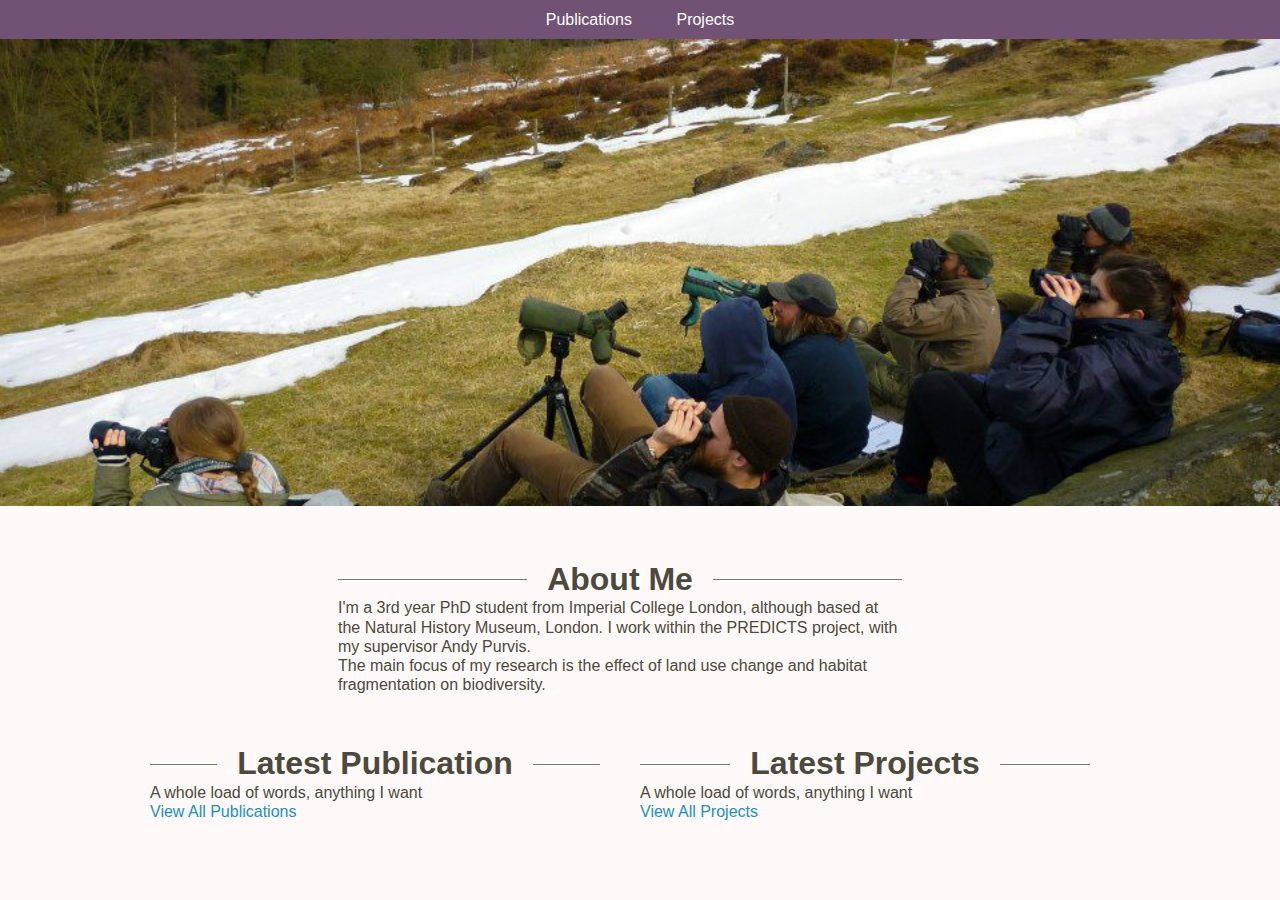
==== index.html @ 58715523 "Changing format" ====
<!doctype html>
<html lang="en-GB">
<head>
    <meta charset="utf-8">
    <title>Helen Phillips</title>
    <meta name="viewport" content="width=device-width,initial-scale=1">
    
    <!-- CSS -->
    <link href="css/reset.css" rel="stylesheet" type="text/css" media="screen" />
    <link href="css/grid.css" rel="stylesheet" type="text/css" media="screen" />
    <link href="css/styles.css" rel="stylesheet" type="text/css" media="screen" />
</head>
<body>    
    <div class="grid grid--full">
        <div class="grid__item">
            <nav class="nav nav--main">
                <ul>
                    <li><a href="https://scholar.google.co.uk/citations?user=-TL1SHgAAAAJ&hl=en">Publications</a></li>
                    <li><a href="https://github.com/helenphillips">Projects</a></li>
                </ul>
            </nav>
        </div>
    </div> 
    
    <div class="grid grid--full">
        <div class="grid__item">
            <div class="banner">
                <img src="images/banner.jpg" alt="" />
            </div>
        </div>
    </div>

    <div class="content">
        <div class="grid">
            <div class="grid__item"> 
                <div class="item-box item-box--small"> 
                    <h1 class="item-box__heading"><span>About Me</span></h1>

                    <p>I'm a 3rd year PhD student from Imperial College London, although based at 
                        the Natural History Museum, London. I work within the PREDICTS project, with my supervisor Andy Purvis.</p>

                     <p>The main focus of my research is the effect of land use change and habitat 
                        fragmentation on biodiversity.</p>

                    <!-- <a href="">View More About Me</a> -->
                </div>
            </div>

            <div class="grid__item grid__item--one-half"> 
                <div class="item-box"> 
                    <h1 class="item-box__heading"><span>Latest Publication</span></h1>

                    <p>A whole load of words, anything I want</p>

                    <a href="">View All Publications</a>
                </div>
            </div>

            <div class="grid__item grid__item--one-half"> 
                <div class="item-box"> 
                    <h1 class="item-box__heading"><span>Latest Projects</span></h1>

                    <p>A whole load of words, anything I want</p>

                    <a href="">View All Projects</a>
                </div>
            </div>
        </div>
    </div>
</body>
</html>
---- css/grid.css ----
.grid {
    width: 100%;
    margin-left: -40px;

    position: relative;
}

.grid__item {
    width: 100%;
    min-height: 1px;
    padding-left: 40px;
    float: left;
}

.grid__item--one-half {
    width: 50%;
}

.grid:after {
    height: 0;
    display: block;
    content: "";
    visibility: hidden;
    clear: both;
}

.grid--full {
    margin-left: 0;
}

.grid--full .grid__item {
    padding-left: 0;
}
---- css/styles.css ----
/*----------------------------------------------------------------------------------------------------------------*\
    COLOURS - I like to add the colours here to refer back to, to keep them consistent throughout the site
    
    PURPLE:
    #715274
    
    OFF-WHITE:
    #FFF9F9
    
    DARK-BROWN:
    #4C493D

    LIGHT-BROWN:
    #817A68

    GREEN:
    #8CBCAF
    
\*----------------------------------------------------------------------------------------------------------------*/
/*----------------------------------------------------------------------------------------------------------------*\
    DEFAULT TEXT
\*----------------------------------------------------------------------------------------------------------------*/
body {  
    color: #4C493D;
    font-family: Arial, sans-serif;
    font-size: 1em;
    line-height: 1.2em;

    background-color: #FFF9F9;
}

h1, h2, h3, h4, h5, h6,
.h1, .h2, .h3, .h4, .h5, .h6 {
    color: #4C493D;
    font-family: Arial, sans-serif;
    font-weight: bold;
    line-height: 1.2em;
}

h1, .h1 {
    font-size: 2em;
}

h2, .h2 {
    font-size: 1.5em;
}

h3, .h3 {
    font-size: 1.25em;
}

h4, .h4 {
    font-size: 1.125em;
}

h5, .h5,
h6, .h6 {
    font-size: 1em;
}

a {
    color: #2290BF;
    text-decoration: none;
    
    -webkit-transition: all 0.2s ease-in;  
    -moz-transition: all 0.2s ease-in;  
    -ms-transition: all 0.2s ease-in;  
    -o-transition: all 0.2s ease-in;  
    transition: all 0.2s ease-in; 
}

a:hover {
    color: #49B1DE;
}





/*----------------------------------------------------------------------------------------------------------------*\
    BUTTONS
\*----------------------------------------------------------------------------------------------------------------*/
.button {
    padding: 5px 10px;
    border: 1px solid #077BA8;
    display: inline-block;

    background: #2290BF;

    font-size: 1em;
    line-height: 1em;
    color: #fff;

    -webkit-transition: all 0.2s ease-in;  
    -moz-transition: all 0.2s ease-in;  
    -ms-transition: all 0.2s ease-in;  
    -o-transition: all 0.2s ease-in;  
    transition: all 0.2s ease-in;
}

.button:hover {
    background: #49B1DE;
    
    color: #fff;
}





/*----------------------------------------------------------------------------------------------------------------*\
    PAGE CONTAINERS
\*----------------------------------------------------------------------------------------------------------------*/
.content {
    max-width: 980px;
    margin: 0 auto;
}





/*----------------------------------------------------------------------------------------------------------------*\
    BANNERS
\*----------------------------------------------------------------------------------------------------------------*/
.banner {
    margin-bottom: 50px;
}






/*----------------------------------------------------------------------------------------------------------------*\
    NAV
\*----------------------------------------------------------------------------------------------------------------*/
.nav {
	background-color: #715274;
}

.nav ul {
    list-style: none;
    
    text-align: center;
}

.nav li {
    display: inline-block;
}

.nav a {
    padding: 10px 20px;
    display: block;

    color: white;
    text-decoration: none;
}

.nav a:hover {
    background-color: #815E85;
}




/*----------------------------------------------------------------------------------------------------------------*\
    ITEM BOX
\*----------------------------------------------------------------------------------------------------------------*/
.item-box {
    margin-bottom: 50px;
}

.item-box--small {
    max-width: 60%;
    margin-left: auto;
    margin-right: auto;
}

.item-box__heading {
    text-align: center;

    position: relative;
}

.item-box__heading span {
    padding: 0 20px;
    display: inline-block;

    background-color: #FFF9F9;

    position: relative;
    z-index: 1;
}

.item-box__heading:after {
    content: "";

    width: 100%;
    border-top: 1px solid #817A68;

    position: absolute;
    top: 50%;
    left: 0;
}
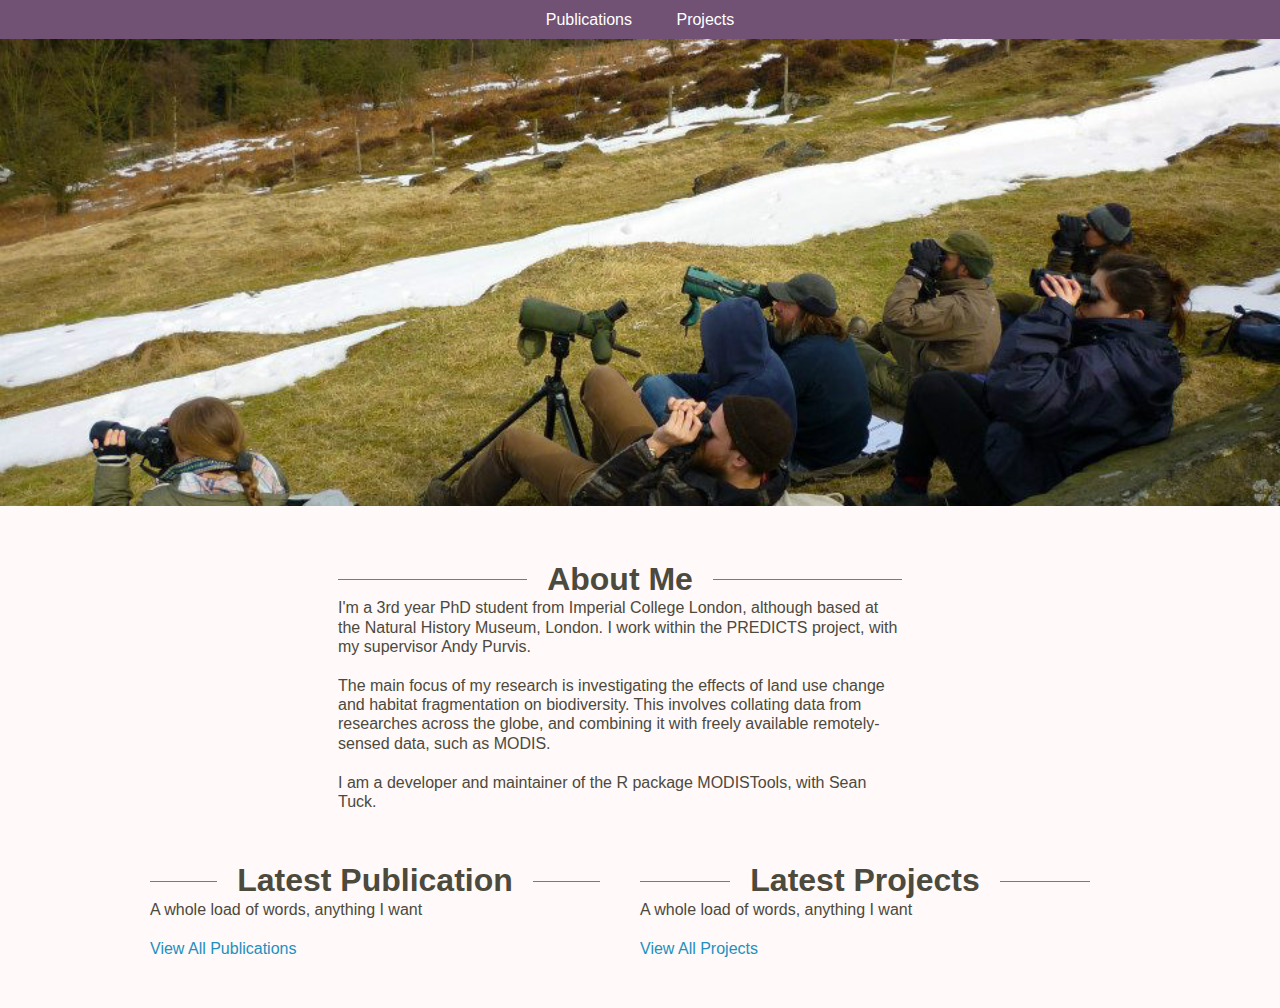
==== commit 60c6fa5a: "More about me" ====
--- a/index.html
+++ b/index.html
@@ -39,8 +39,10 @@
                     <p>I'm a 3rd year PhD student from Imperial College London, although based at 
                         the Natural History Museum, London. I work within the PREDICTS project, with my supervisor Andy Purvis.</p>
 
-                     <p>The main focus of my research is the effect of land use change and habitat 
-                        fragmentation on biodiversity.</p>
+                    <p>The main focus of my research is investigating the effects of land use change and habitat 
+                        fragmentation on biodiversity. This involves collating data from researches across the globe, and combining it with freely available remotely-sensed data, such as MODIS.</p>
+
+                    <p> I am a developer and maintainer of the R package MODISTools, with Sean Tuck.</p>
 
                     <!-- <a href="">View More About Me</a> -->
                 </div>
--- a/css/styles.css
+++ b/css/styles.css
@@ -58,6 +58,10 @@
     font-size: 1em;
 }
 
+p{
+    margin-bottom: 20px;
+}
+
 a {
     color: #2290BF;
     text-decoration: none;
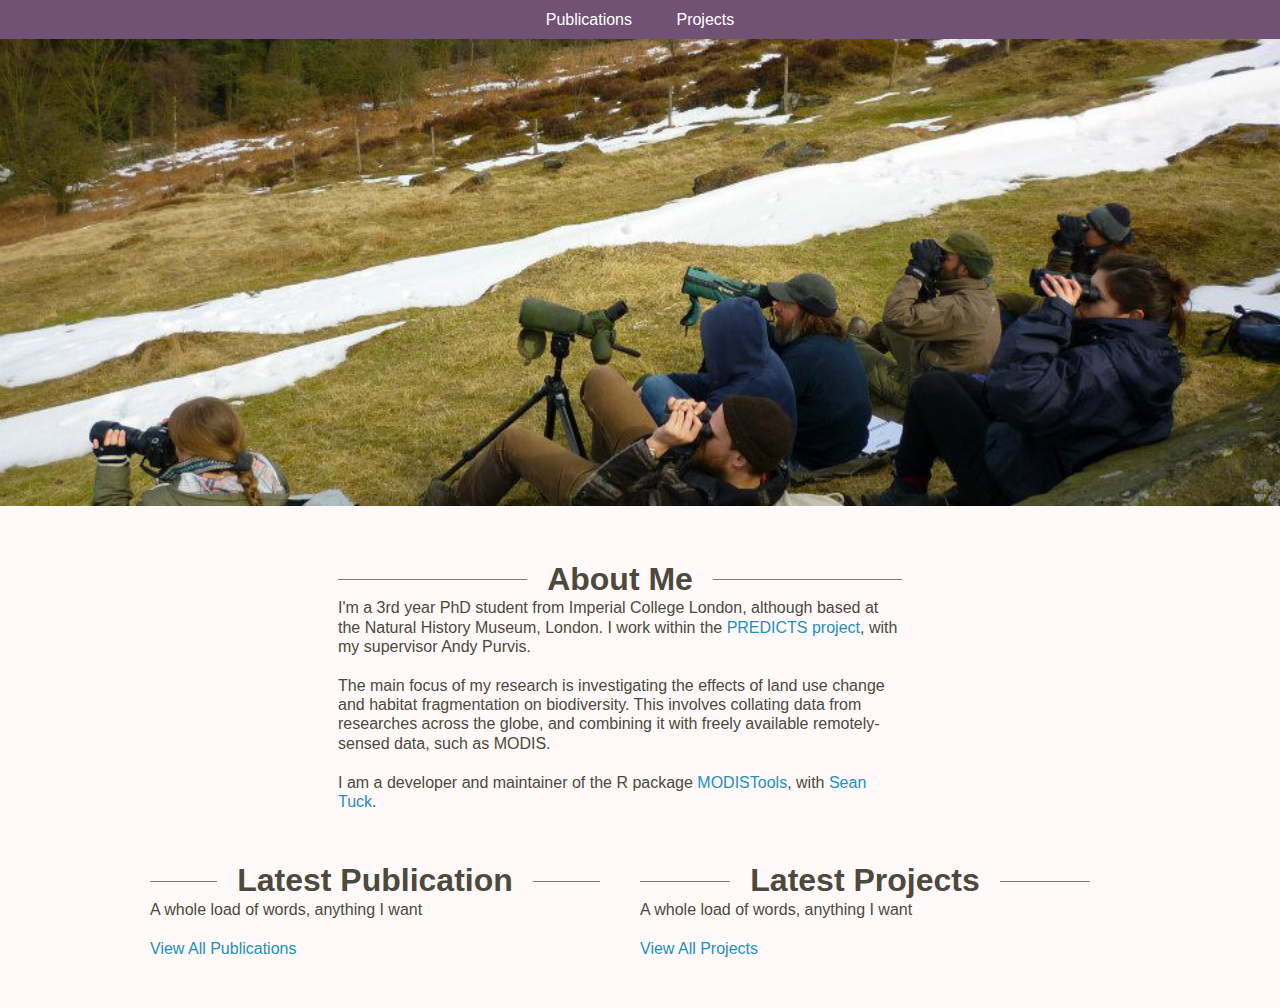
==== commit d4ad7da7: "More details" ====
--- a/index.html
+++ b/index.html
@@ -37,12 +37,12 @@
                     <h1 class="item-box__heading"><span>About Me</span></h1>
 
                     <p>I'm a 3rd year PhD student from Imperial College London, although based at 
-                        the Natural History Museum, London. I work within the PREDICTS project, with my supervisor Andy Purvis.</p>
+                        the Natural History Museum, London. I work within the <a href="http://predicts.org.uk">PREDICTS project</a>, with my supervisor Andy Purvis.</p>
 
                     <p>The main focus of my research is investigating the effects of land use change and habitat 
                         fragmentation on biodiversity. This involves collating data from researches across the globe, and combining it with freely available remotely-sensed data, such as MODIS.</p>
 
-                    <p> I am a developer and maintainer of the R package MODISTools, with Sean Tuck.</p>
+                    <p> I am a developer and maintainer of the R package <a href="https://cran.r-project.org/package=MODISTools"> MODISTools</a>, with <a href ="http://introspectivesloth.com/">Sean Tuck</a>.</p>
 
                     <!-- <a href="">View More About Me</a> -->
                 </div>
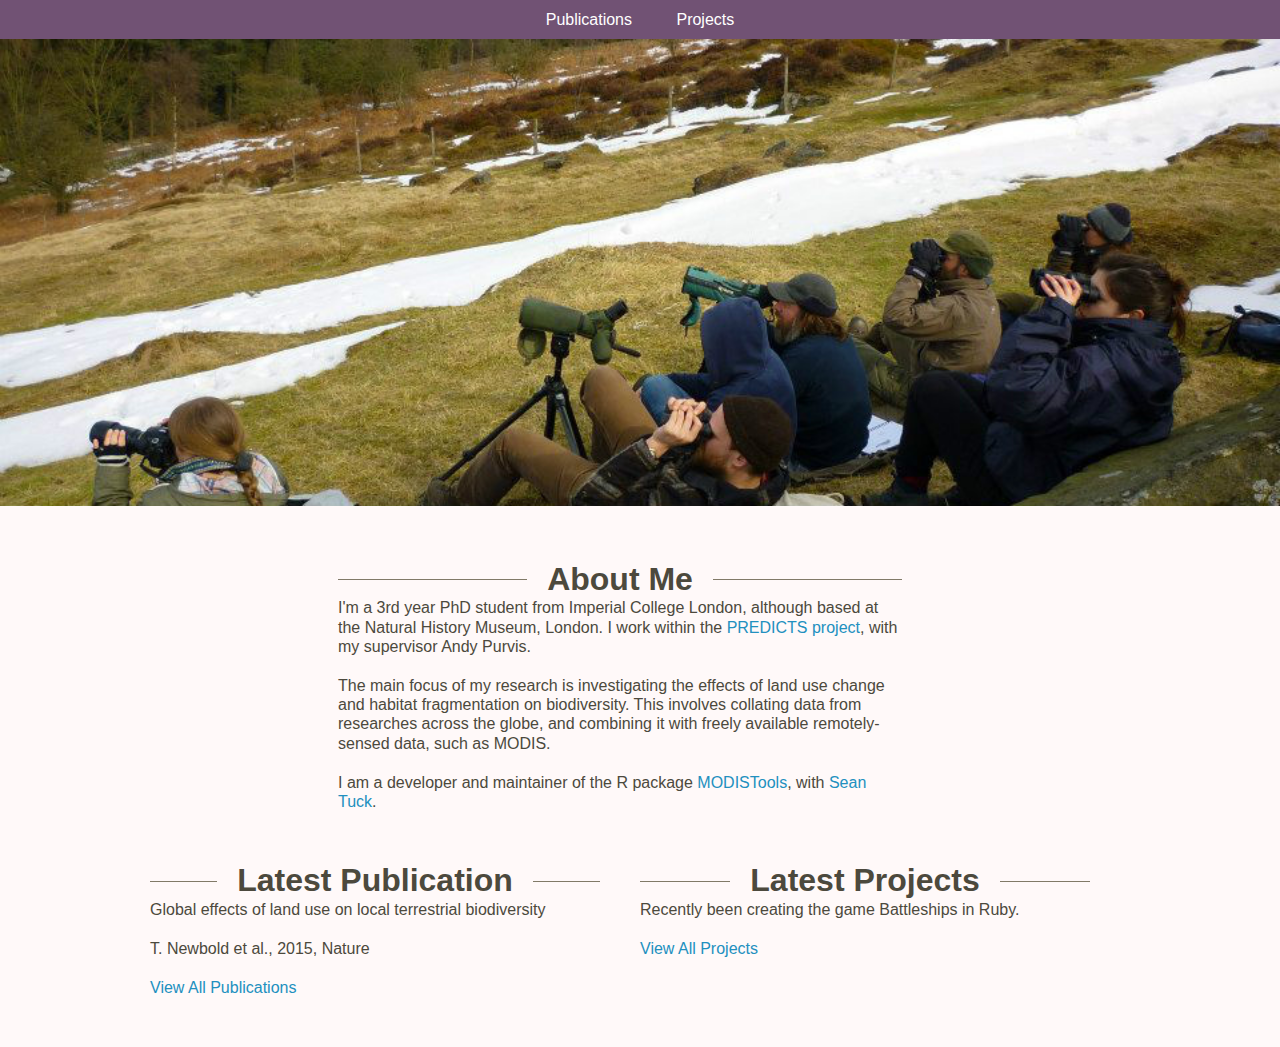
==== commit ff1e9bb7: "Adding other sections and links" ====
--- a/index.html
+++ b/index.html
@@ -52,9 +52,10 @@
                 <div class="item-box"> 
                     <h1 class="item-box__heading"><span>Latest Publication</span></h1>
 
-                    <p>A whole load of words, anything I want</p>
+                    <p>Global effects of land use on local terrestrial biodiversity</p>
+                    <p>T. Newbold et al., 2015, Nature</p>
 
-                    <a href="">View All Publications</a>
+                    <a href="https://scholar.google.co.uk/citations?user=-TL1SHgAAAAJ&hl=en">View All Publications</a>
                 </div>
             </div>
 
@@ -62,9 +63,9 @@
                 <div class="item-box"> 
                     <h1 class="item-box__heading"><span>Latest Projects</span></h1>
 
-                    <p>A whole load of words, anything I want</p>
+                    <p>Recently been creating the game Battleships in Ruby.</p>
 
-                    <a href="">View All Projects</a>
+                    <a href="https://github.com/helenphillips">View All Projects</a>
                 </div>
             </div>
         </div>
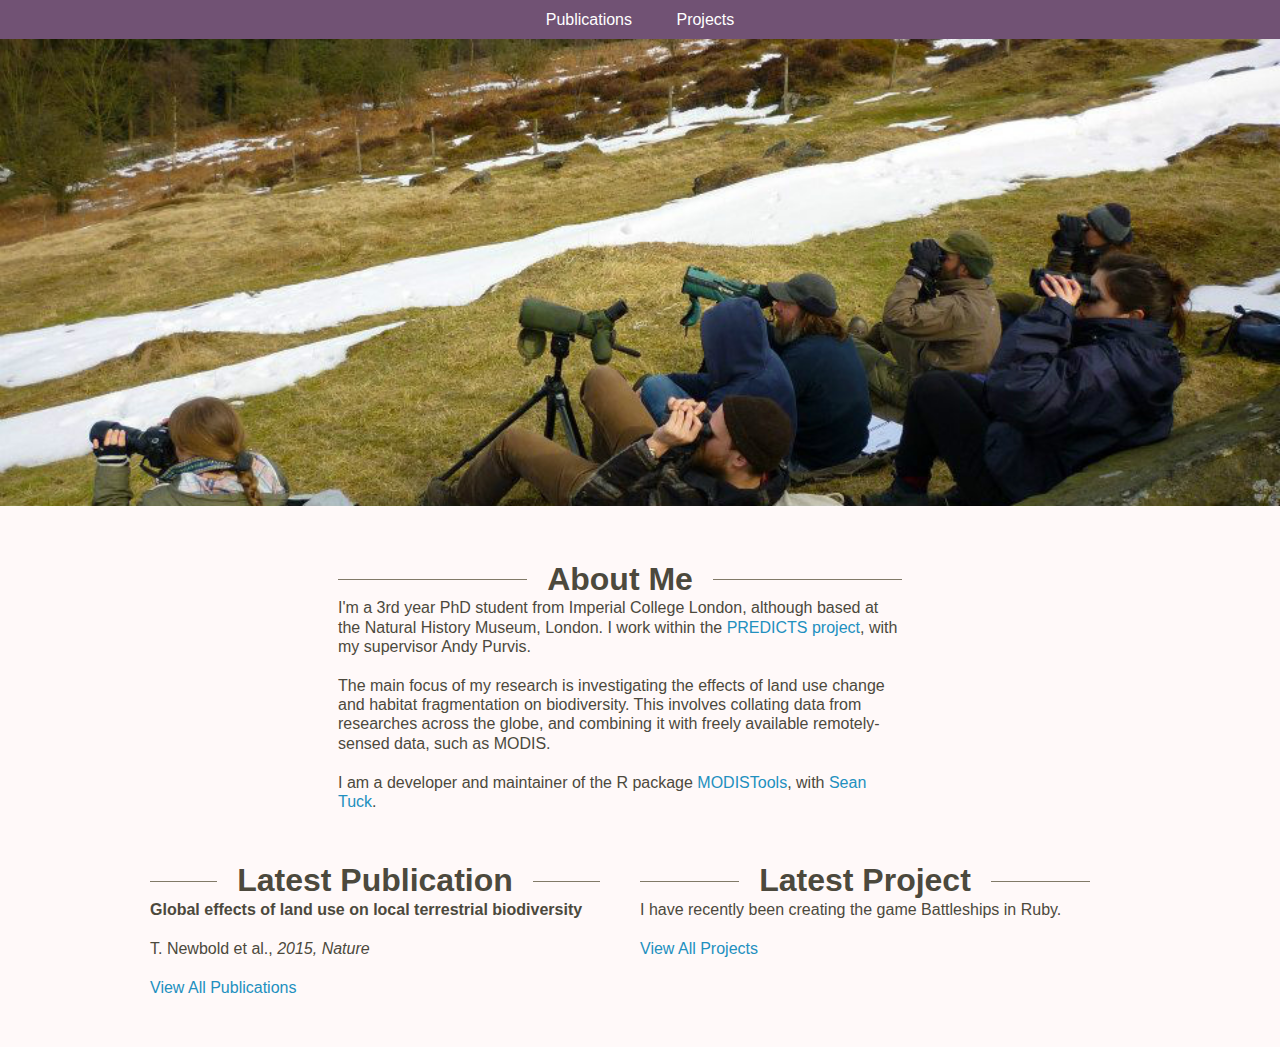
==== commit 7e8ad69a: "More changes to format" ====
--- a/index.html
+++ b/index.html
@@ -52,8 +52,8 @@
                 <div class="item-box"> 
                     <h1 class="item-box__heading"><span>Latest Publication</span></h1>
 
-                    <p>Global effects of land use on local terrestrial biodiversity</p>
-                    <p>T. Newbold et al., 2015, Nature</p>
+                    <p><b>Global effects of land use on local terrestrial biodiversity</b></p>
+                    <p>T. Newbold et al., <em>2015, Nature</em></p>
 
                     <a href="https://scholar.google.co.uk/citations?user=-TL1SHgAAAAJ&hl=en">View All Publications</a>
                 </div>
@@ -61,9 +61,9 @@
 
             <div class="grid__item grid__item--one-half"> 
                 <div class="item-box"> 
-                    <h1 class="item-box__heading"><span>Latest Projects</span></h1>
+                    <h1 class="item-box__heading"><span>Latest Project</span></h1>
 
-                    <p>Recently been creating the game Battleships in Ruby.</p>
+                    <p>I have recently been creating the game Battleships in Ruby.</p>
 
                     <a href="https://github.com/helenphillips">View All Projects</a>
                 </div>
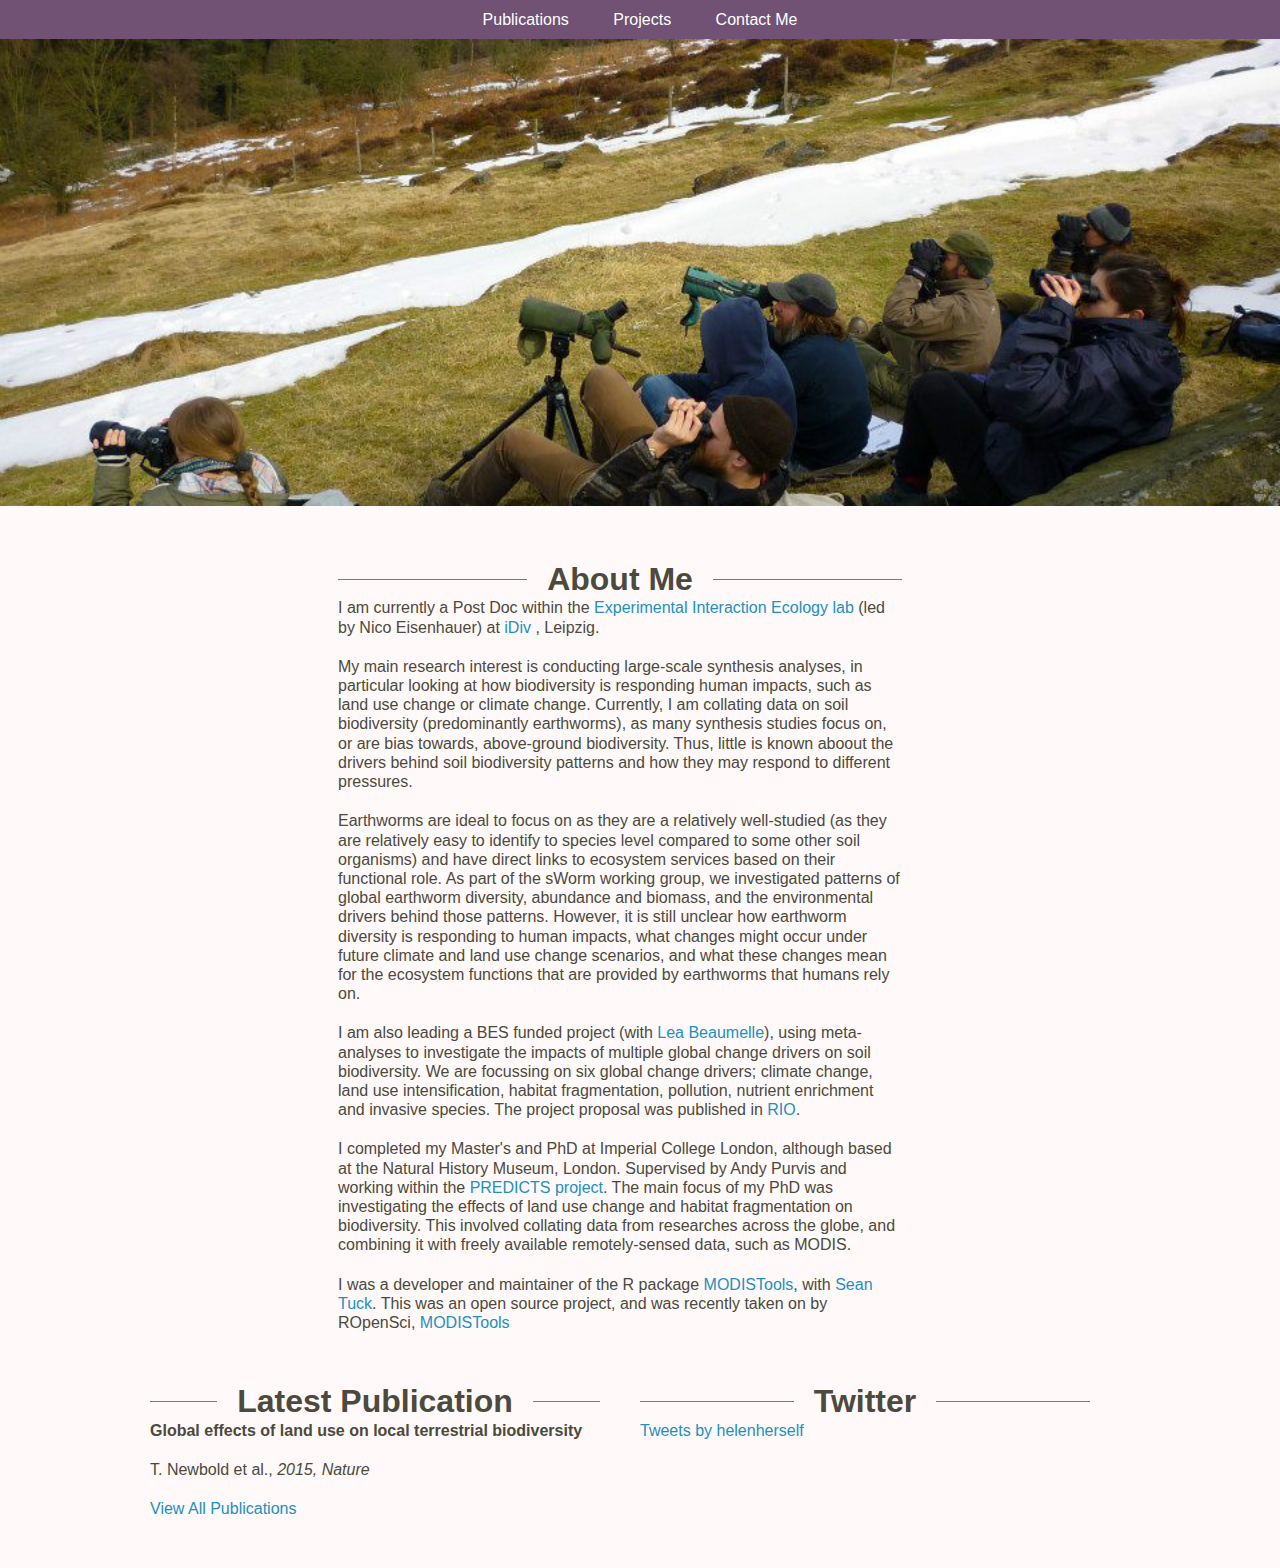
==== commit 5ff05c17: "Massive update" ====
--- a/index.html
+++ b/index.html
@@ -17,6 +17,7 @@
                 <ul>
                     <li><a href="https://scholar.google.co.uk/citations?user=-TL1SHgAAAAJ&hl=en">Publications</a></li>
                     <li><a href="https://github.com/helenphillips">Projects</a></li>
+                    <li><a href="http://helenphillips.github.io/contact.html"> Contact Me</a></li>
                 </ul>
             </nav>
         </div>
@@ -36,13 +37,19 @@
                 <div class="item-box item-box--small"> 
                     <h1 class="item-box__heading"><span>About Me</span></h1>
 
-                    <p>I'm a 3rd year PhD student from Imperial College London, although based at 
-                        the Natural History Museum, London. I work within the <a href="http://predicts.org.uk">PREDICTS project</a>, with my supervisor Andy Purvis.</p>
+                    <p> I am currently a Post Doc within the <a href="https://www.idiv.de/en/groups_and_people/core_groups/experimental_interaction_ecology.html"> Experimental Interaction Ecology lab </a> (led by Nico Eisenhauer) at <a href="https://www.idiv.de/en/index.html"> iDiv </a>, Leipzig. <p>
 
-                    <p>The main focus of my research is investigating the effects of land use change and habitat 
-                        fragmentation on biodiversity. This involves collating data from researches across the globe, and combining it with freely available remotely-sensed data, such as MODIS.</p>
+                    <p> My main research interest is conducting large-scale synthesis analyses, in particular looking at how biodiversity is responding human impacts, such as land use change or climate change. Currently, I am collating data on soil biodiversity (predominantly earthworms), as many synthesis studies focus on, or are bias towards, above-ground biodiversity. Thus, little is known aboout the drivers behind soil biodiversity patterns and how they may respond to different pressures. </p>
 
-                    <p> I am a developer and maintainer of the R package <a href="https://cran.r-project.org/package=MODISTools"> MODISTools</a>, with <a href ="http://introspectivesloth.com/">Sean Tuck</a>.</p>
+                    <p> Earthworms are ideal to focus on as they are a relatively well-studied (as they are relatively easy to identify to species level compared to some other soil organisms) and have direct links to ecosystem services based on their functional role. As part of the sWorm working group, we investigated patterns of global earthworm diversity, abundance and biomass, and the environmental drivers behind those patterns. However, it is still unclear how earthworm diversity is responding to human impacts, what changes might occur under future climate and land use change scenarios, and what these changes mean for the ecosystem functions that are provided by earthworms that humans rely on. </p>
+
+                    <p> I am also leading a BES funded project (with <a href= "https://www.idiv.de/en/groups_and_people/employees/details/784.html"> Lea Beaumelle</a>), using meta-analyses to investigate the impacts of multiple global change drivers on soil biodiversity. We are focussing on six global change drivers; climate change, land use intensification, habitat fragmentation, pollution, nutrient enrichment and invasive species. The project proposal was published in <a href="https://riojournal.com/article/36427/"> RIO</a>.
+
+
+                    <p> I completed my Master's and PhD at Imperial College London, although based at 
+                        the Natural History Museum, London. Supervised by Andy Purvis and working within the <a href="http://predicts.org.uk">PREDICTS project</a>. The main focus of my PhD was investigating the effects of land use change and habitat fragmentation on biodiversity. This involved collating data from researches across the globe, and combining it with freely available remotely-sensed data, such as MODIS.</p>
+
+                    <p> I was a developer and maintainer of the R package <a href="https://cran.r-project.org/package=MODISTools"> MODISTools</a>, with <a href ="http://introspectivesloth.com/">Sean Tuck</a>. This was an open source project, and was recently taken on by ROpenSci, <a href="https://github.com/ropensci/MODISTools"> MODISTools </a></p>
 
                     <!-- <a href="">View More About Me</a> -->
                 </div>
@@ -61,12 +68,10 @@
 
             <div class="grid__item grid__item--one-half"> 
                 <div class="item-box"> 
-                    <h1 class="item-box__heading"><span>Latest Project</span></h1>
+                    <h1 class="item-box__heading"><span>Twitter</span></h1>
 
-                    <p>I have recently been creating the game Battleships in Ruby.</p>
-
-                    <a href="https://github.com/helenphillips">View All Projects</a>
-                </div>
+<a class="twitter-timeline" data-height="600" href="https://twitter.com/helenherself?ref_src=twsrc%5Etfw">Tweets by helenherself</a> <script async src="https://platform.twitter.com/widgets.js" charset="utf-8"></script>
+                    
             </div>
         </div>
     </div>
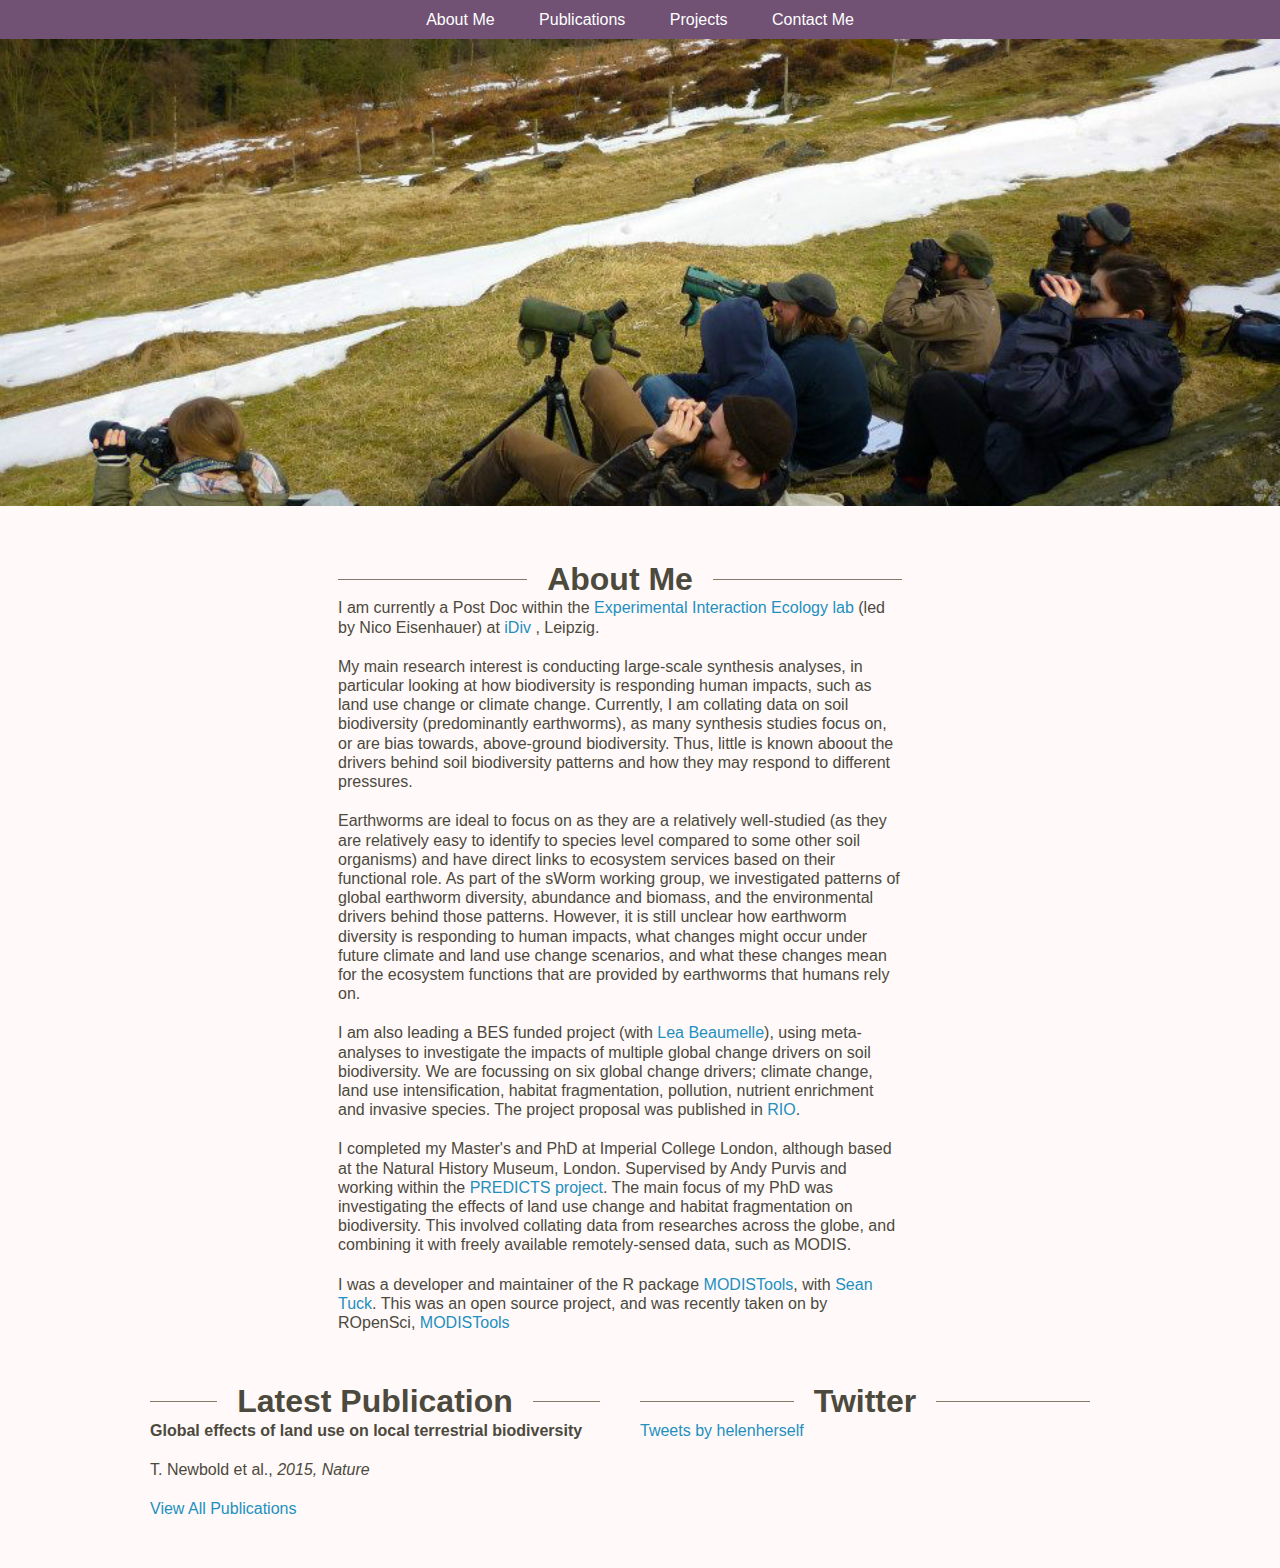
==== commit 03886d0f: "Updating banner at top" ====
--- a/index.html
+++ b/index.html
@@ -15,6 +15,7 @@
         <div class="grid__item">
             <nav class="nav nav--main">
                 <ul>
+                    <li><a href="/"> About Me</a></li>
                     <li><a href="https://scholar.google.co.uk/citations?user=-TL1SHgAAAAJ&hl=en">Publications</a></li>
                     <li><a href="https://github.com/helenphillips">Projects</a></li>
                     <li><a href="http://helenphillips.github.io/contact.html"> Contact Me</a></li>
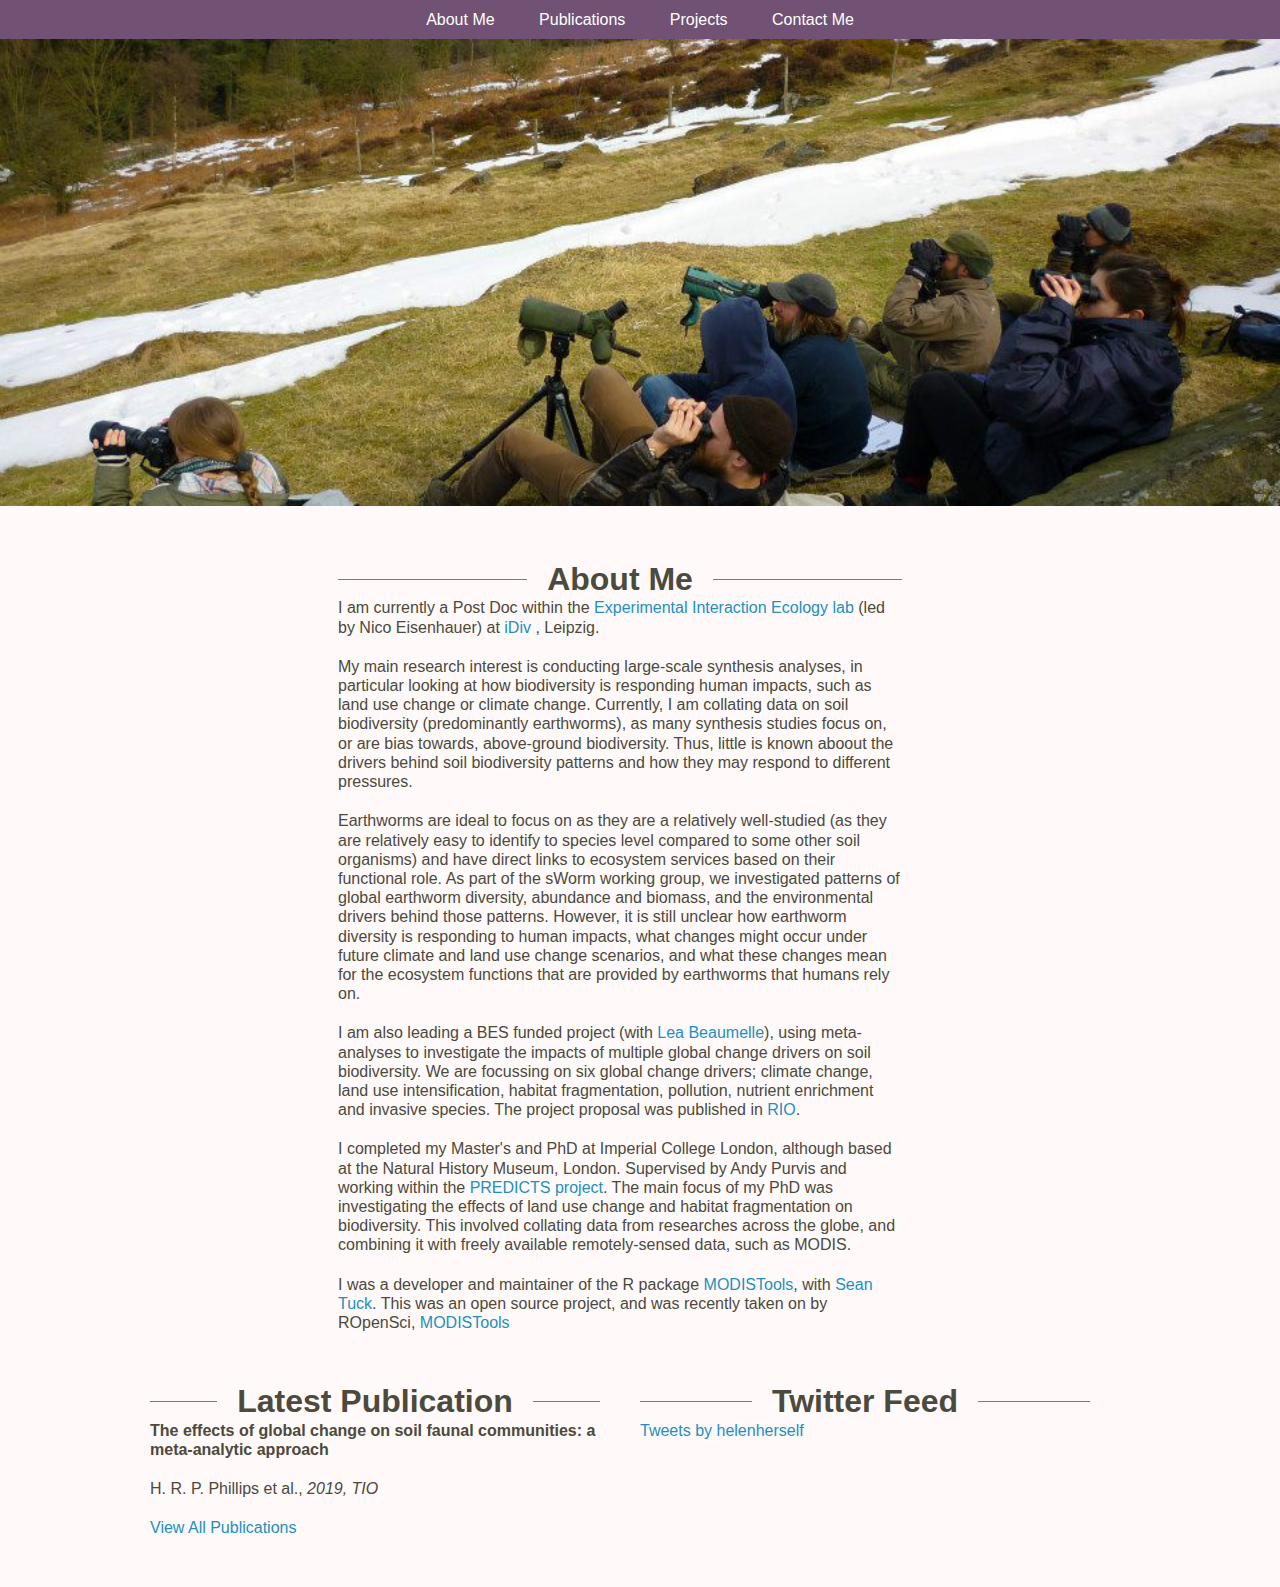
==== commit b8401a22: "updating latest publication" ====
--- a/index.html
+++ b/index.html
@@ -60,8 +60,8 @@
                 <div class="item-box"> 
                     <h1 class="item-box__heading"><span>Latest Publication</span></h1>
 
-                    <p><b>Global effects of land use on local terrestrial biodiversity</b></p>
-                    <p>T. Newbold et al., <em>2015, Nature</em></p>
+                    <p><b>The effects of global change on soil faunal communities: a meta-analytic approach</b></p>
+                    <p>H. R. P. Phillips et al., <em>2019, TIO</em></p>
 
                     <a href="https://scholar.google.co.uk/citations?user=-TL1SHgAAAAJ&hl=en">View All Publications</a>
                 </div>
@@ -69,7 +69,7 @@
 
             <div class="grid__item grid__item--one-half"> 
                 <div class="item-box"> 
-                    <h1 class="item-box__heading"><span>Twitter</span></h1>
+                    <h1 class="item-box__heading"><span>Twitter Feed</span></h1>
 
 <a class="twitter-timeline" data-height="600" href="https://twitter.com/helenherself?ref_src=twsrc%5Etfw">Tweets by helenherself</a> <script async src="https://platform.twitter.com/widgets.js" charset="utf-8"></script>
                     
